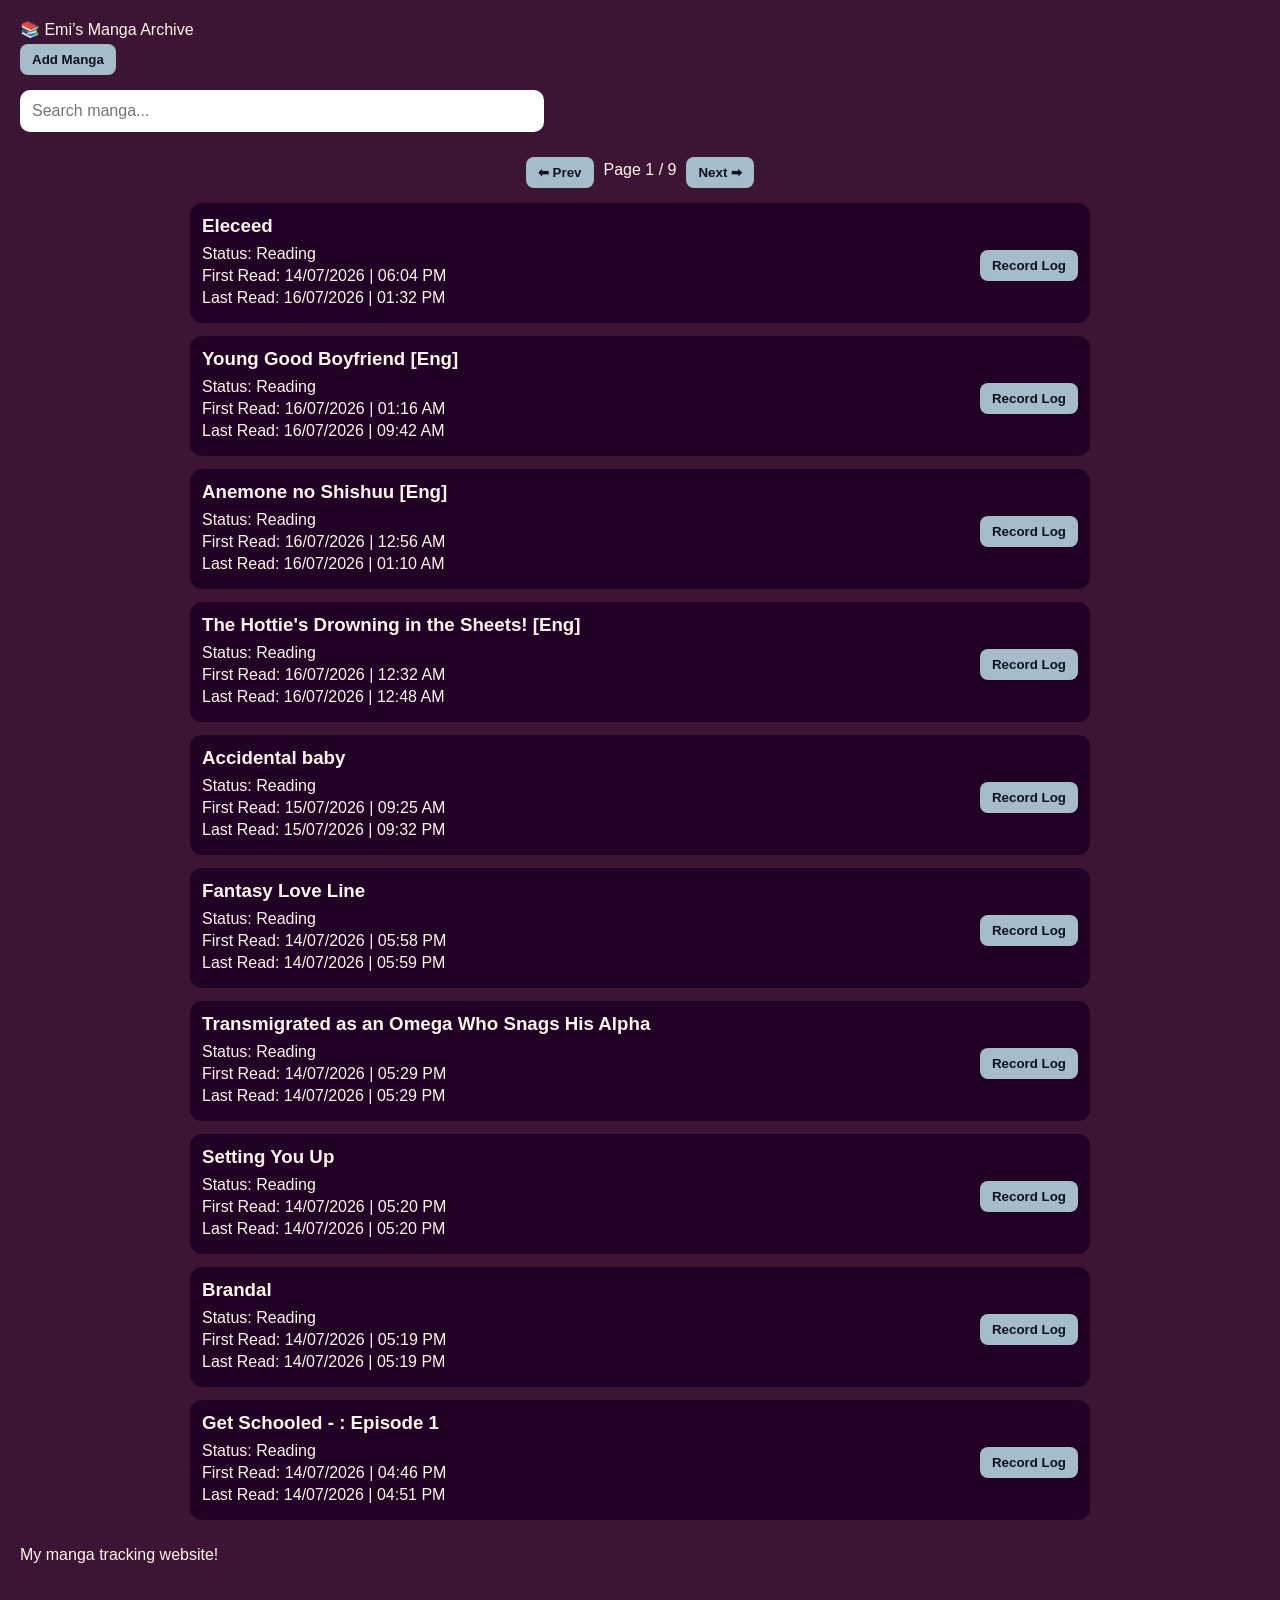
==== index.html @ 987b62c5 "search aligned left" ====
<!DOCTYPE html>
<html>
<head>
    <meta charset="UTF-8">

    

    <title>Emi's Manga Archive</title>
    <link rel="stylesheet" href="style.css">
</head>
<body>

<div class="header">
    <div class="logo">📚 Emi’s Manga Archive</div>
</div>
<button onclick="addManga()">Add Manga</button>

<div style="margin: 15px 0; text-align: left;">
    <input
        type="text"
        id="searchBox"
        placeholder="Search manga..."
        oninput="handleSearch(this.value)"
        style="padding: 12px; width: 75%; max-width: 500px; border-radius: 10px; border: none; font-size: 16px;"
    />
</div>

<div style="margin-top: 20px; display: flex; gap: 10px; justify-content: center; align-items: center;">
    <button onclick="prevPage()">⬅ Prev</button>
    <span id="pageInfo"></span>
    <button onclick="nextPage()">Next ➡</button>
</div>

<div id="list"></div>

<p>My manga tracking website!</p>

<script src="script.js?v=2"></script>
<div id="record-log-popup" class="history-box"></div>

<div id="reading-history-popup" class="history-box"></div>

<div id="delete-popup" class="history-box"></div>
</body>
</html>
---- style.css ----
/* =========================
   COLOR SYSTEM (YOUR PALETTE)
   CARD-FIRST DARK UI
========================= */
:root {
    --card: #210124;      /* Midnight Violet → DARKEST (main cards) */
    --bg: #3D1534;        /* background → slightly lighter than cards */
    --text: #FFF4EB;      /* Seashell → main text */
    --accent: #A6BCC9;    /* Powder Blue → highlights/buttons */
    --muted: #F6E0B6;     /* Wheat → secondary text */
}

/* =========================
   BASE LAYOUT
========================= */
body {
    font-family: Arial, sans-serif;
    background: var(--bg);
    color: var(--text);
    margin: 0;
    padding: 20px;
}

/* =========================
   TITLE
========================= */
h1 {
    text-align: center;
    margin-bottom: 20px;
    color: var(--accent);
}

/* =========================
   GRID
========================= */
#list {

    display: flex;

    flex-direction: column;

    gap: 3px;   /* was 8px */

    margin-top: 15px;

    width: 100%;

    max-width: 900px;

    margin-left: auto;

    margin-right: auto;

}


.card {

    background: var(--card);

    padding: 18px 16px;  /* was 12px 16px */

    border-radius: 12px;

    box-shadow: 0 3px 10px rgba(0,0,0,0.35);

    position: relative;

    display: flex;

    flex-direction: column;

    gap: 7px;   /* was 5px */

}


.card p {

    margin: 6px 0;  /* was 4px */

}

/* =========================
   TITLE HANDLING
========================= */
.card h3 a {
    display: block;
    color: var(--text);
    text-decoration: none;

    white-space: nowrap;
    overflow: hidden;
    text-overflow: ellipsis;
}

/* =========================
   HOVER EFFECT
========================= */
.card:hover {
    transform: translateY(-2px);
    box-shadow: 0 6px 18px rgba(0,0,0,0.6);
}

/* =========================
   FIRST READ
========================= */
.first-read {
    font-weight: bold;
    color: var(--accent);
}

/* =========================
   BUTTONS
========================= */
button {
    padding: 8px 12px;
    border: none;
    border-radius: 8px;
    cursor: pointer;
    margin-top: 5px;

    background: var(--accent);
    color: #0b1220;
    font-weight: bold;
}

/* =========================
   HISTORY BOX (FIXED POPUP)
========================= */
.history-box {
    display: none;
    position: fixed;

    top: 50%;
    left: 50%;
    transform: translate(-50%, -50%);

    width: 320px;
    max-height: 70vh;
    overflow-y: auto;

    background: var(--card);
    color: var(--text);

    padding: 20px;
    border-radius: 14px;

    box-shadow: 0 10px 30px rgba(0,0,0,0.6);

    z-index: 9999;
}

.archive-entry {

    background: var(--card);

    padding: 12px;

    border-radius: 12px;

    margin-bottom: 10px;

    display: flex;

    justify-content: space-between;

    align-items: center;

    gap: 15px;

}


.archive-info h3 {

    margin: 0 0 8px 0;

}


.archive-info p {

    margin: 4px 0;

}

.manga-title a,
.card h3 a,
.archive-info h3 a,
.history-box h3 a {

    color: var(--text);

    text-decoration: none;

    cursor: pointer;

}


.manga-title a:hover,
.card h3 a:hover,
.archive-info h3 a:hover,
.history-box h3 a:hover {

    color: var(--accent);

}
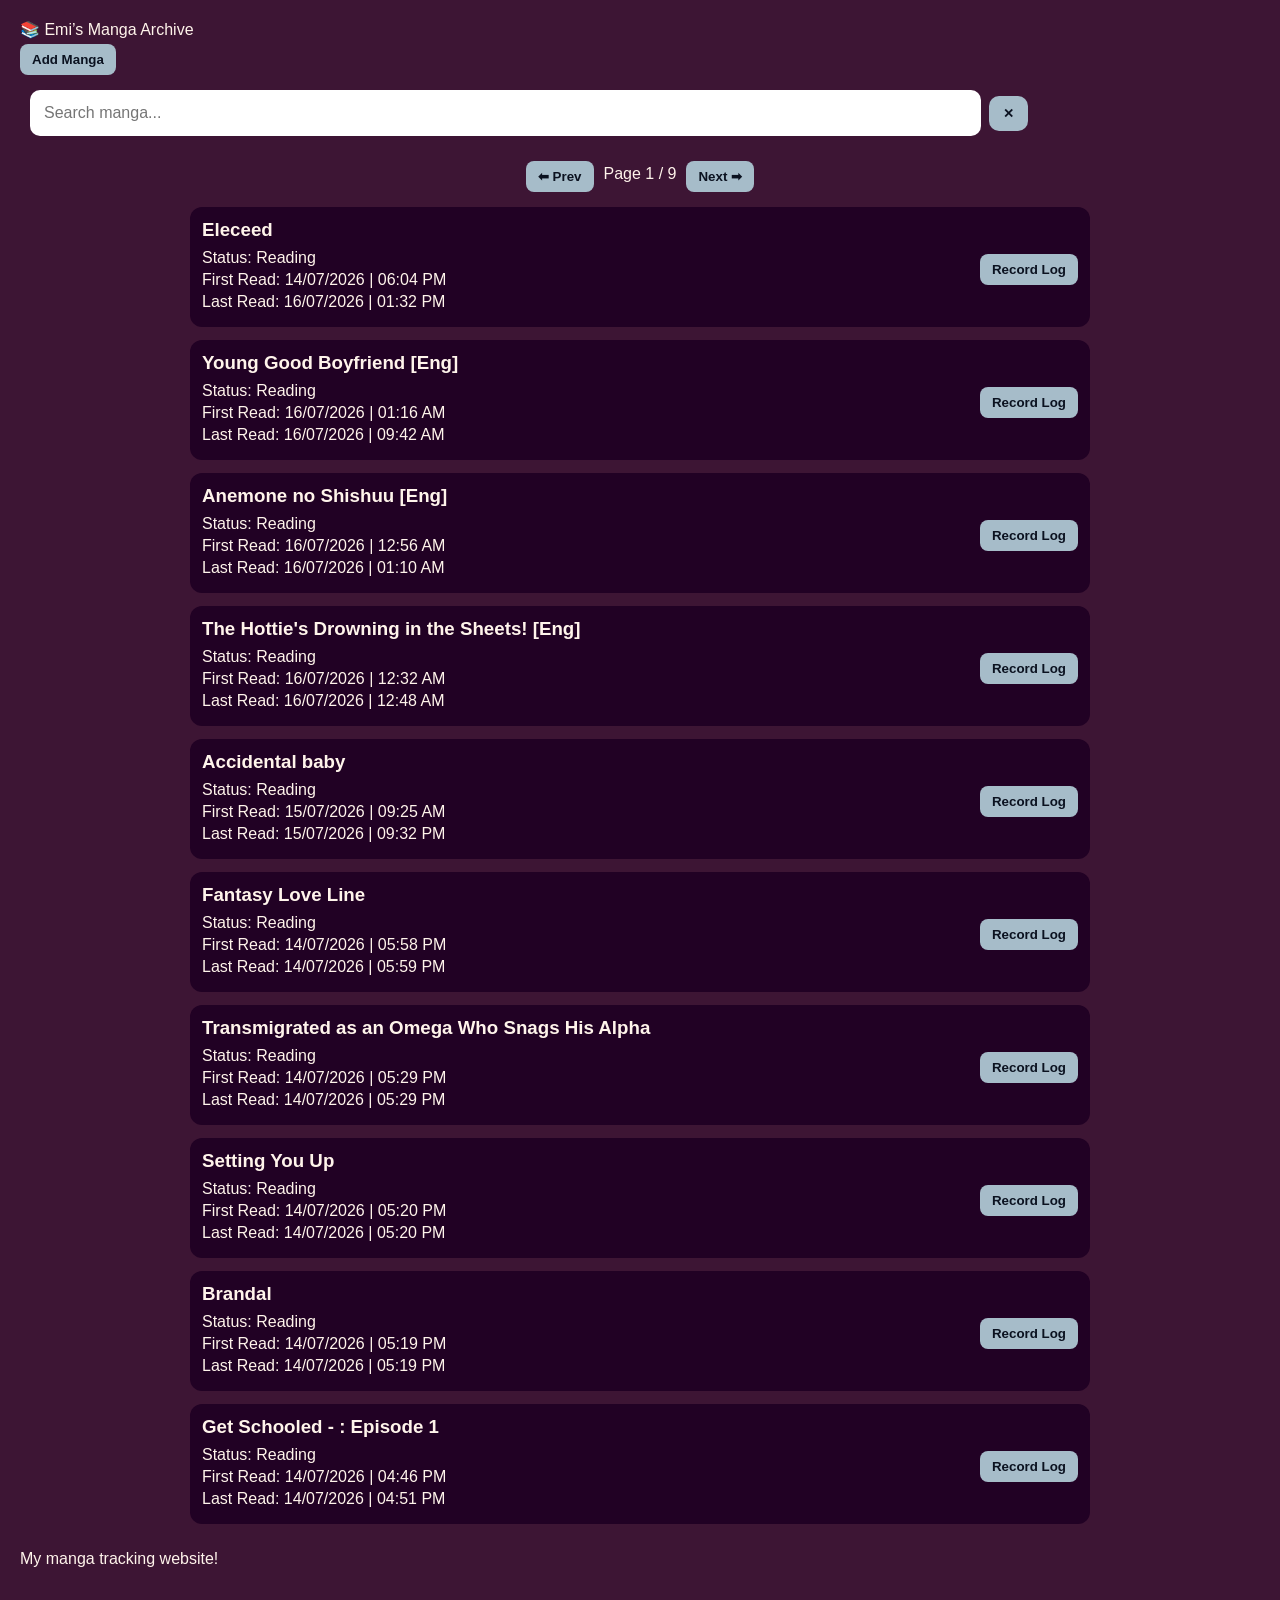
==== commit 0efee8b2: "delete search" ====
--- a/index.html
+++ b/index.html
@@ -15,14 +15,21 @@
 </div>
 <button onclick="addManga()">Add Manga</button>
 
-<div style="margin: 15px 0; text-align: left;">
+<div class="search-container">
+
     <input
         type="text"
         id="searchBox"
         placeholder="Search manga..."
         oninput="handleSearch(this.value)"
-        style="padding: 12px; width: 75%; max-width: 500px; border-radius: 10px; border: none; font-size: 16px;"
     />
+
+    <button 
+        id="clearSearch"
+        onclick="clearSearch()">
+        ✕
+    </button>
+
 </div>
 
 <div style="margin-top: 20px; display: flex; gap: 10px; justify-content: center; align-items: center;">
--- a/style.css
+++ b/style.css
@@ -125,6 +125,46 @@
     font-weight: bold;
 }
 
+.search-container {
+
+    display: flex;
+
+    align-items: center;
+
+    gap: 8px;
+
+    margin: 15px 0;
+
+    padding-left: 10px;
+
+}
+
+
+#searchBox {
+
+    padding: 14px;
+
+    width: 75%;
+
+    border-radius: 10px;
+
+    border: none;
+
+    font-size: 1rem;
+
+}
+
+
+#clearSearch {
+
+    padding: 10px 14px;
+
+    margin: 0;
+
+    border-radius: 10px;
+
+}
+
 /* =========================
    HISTORY BOX (FIXED POPUP)
 ========================= */
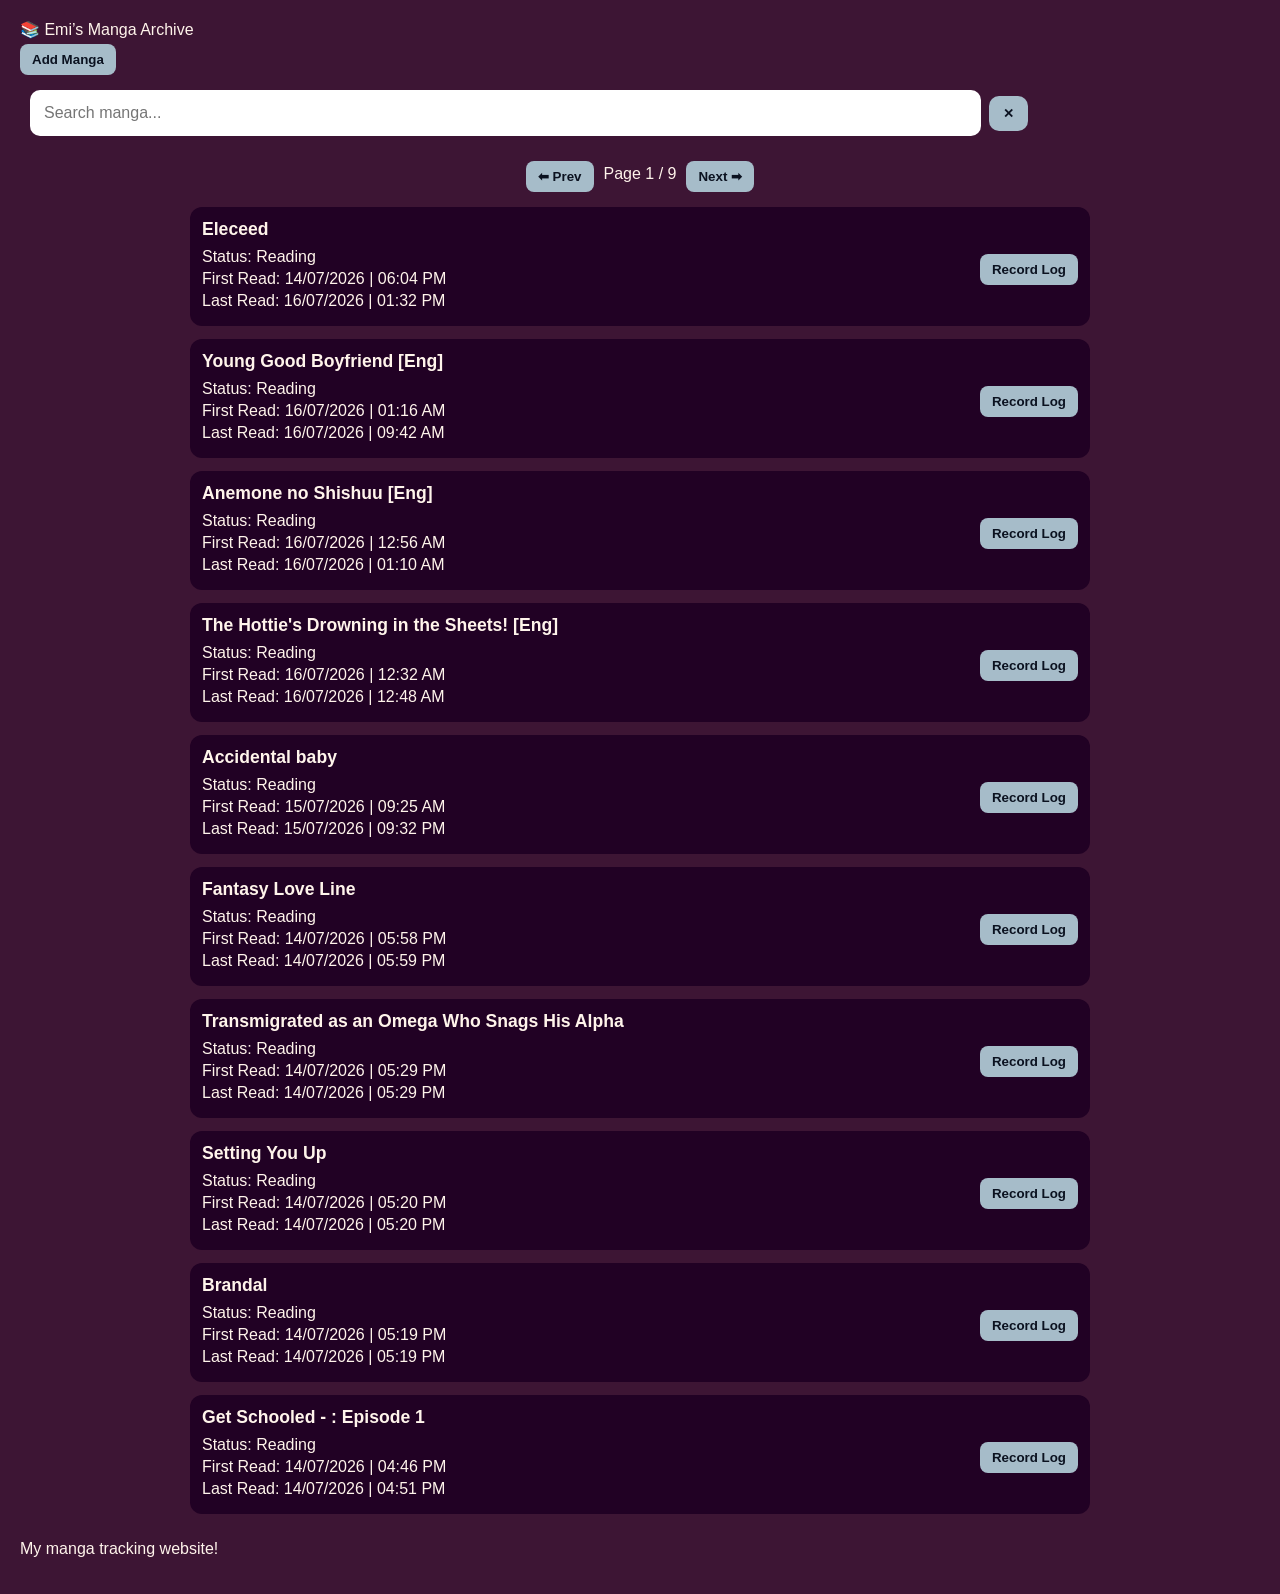
==== commit 95ccc7c4: "disable zoom fully" ====
--- a/index.html
+++ b/index.html
@@ -2,6 +2,7 @@
 <html>
 <head>
     <meta charset="UTF-8">
+    <meta name="viewport" content="width=device-width, initial-scale=1.0, maximum-scale=1.0, user-scalable=no">
 
     
 
--- a/style.css
+++ b/style.css
@@ -14,11 +14,23 @@
    BASE LAYOUT
 ========================= */
 body {
+
     font-family: Arial, sans-serif;
+
     background: var(--bg);
+
     color: var(--text);
+
     margin: 0;
+
     padding: 20px;
+
+    -moz-text-size-adjust: none;
+
+    -webkit-text-size-adjust: none;
+
+    text-size-adjust: none;
+
 }
 
 /* =========================
@@ -84,14 +96,25 @@
 /* =========================
    TITLE HANDLING
 ========================= */
-.card h3 a {
+.manga-title a,
+.card h3 a,
+.archive-info h3 a,
+.history-box h3 a {
+
     display: block;
+
     color: var(--text);
+
     text-decoration: none;
 
+    cursor: pointer;
+
     white-space: nowrap;
+
     overflow: hidden;
+
     text-overflow: ellipsis;
+
 }
 
 /* =========================
@@ -150,7 +173,7 @@
 
     border: none;
 
-    font-size: 1rem;
+    font-size: 16px;
 
 }
 
@@ -211,11 +234,23 @@
 
 }
 
+.archive-info {
+
+    flex: 1;
+
+    min-width: 0;
+
+}
+
 
 .archive-info h3 {
 
     margin: 0 0 8px 0;
 
+    font-size: 1.1rem;
+
+    font-weight: bold;
+
 }
 
 
@@ -224,20 +259,6 @@
     margin: 4px 0;
 
 }
-
-.manga-title a,
-.card h3 a,
-.archive-info h3 a,
-.history-box h3 a {
-
-    color: var(--text);
-
-    text-decoration: none;
-
-    cursor: pointer;
-
-}
-
 
 .manga-title a:hover,
 .card h3 a:hover,
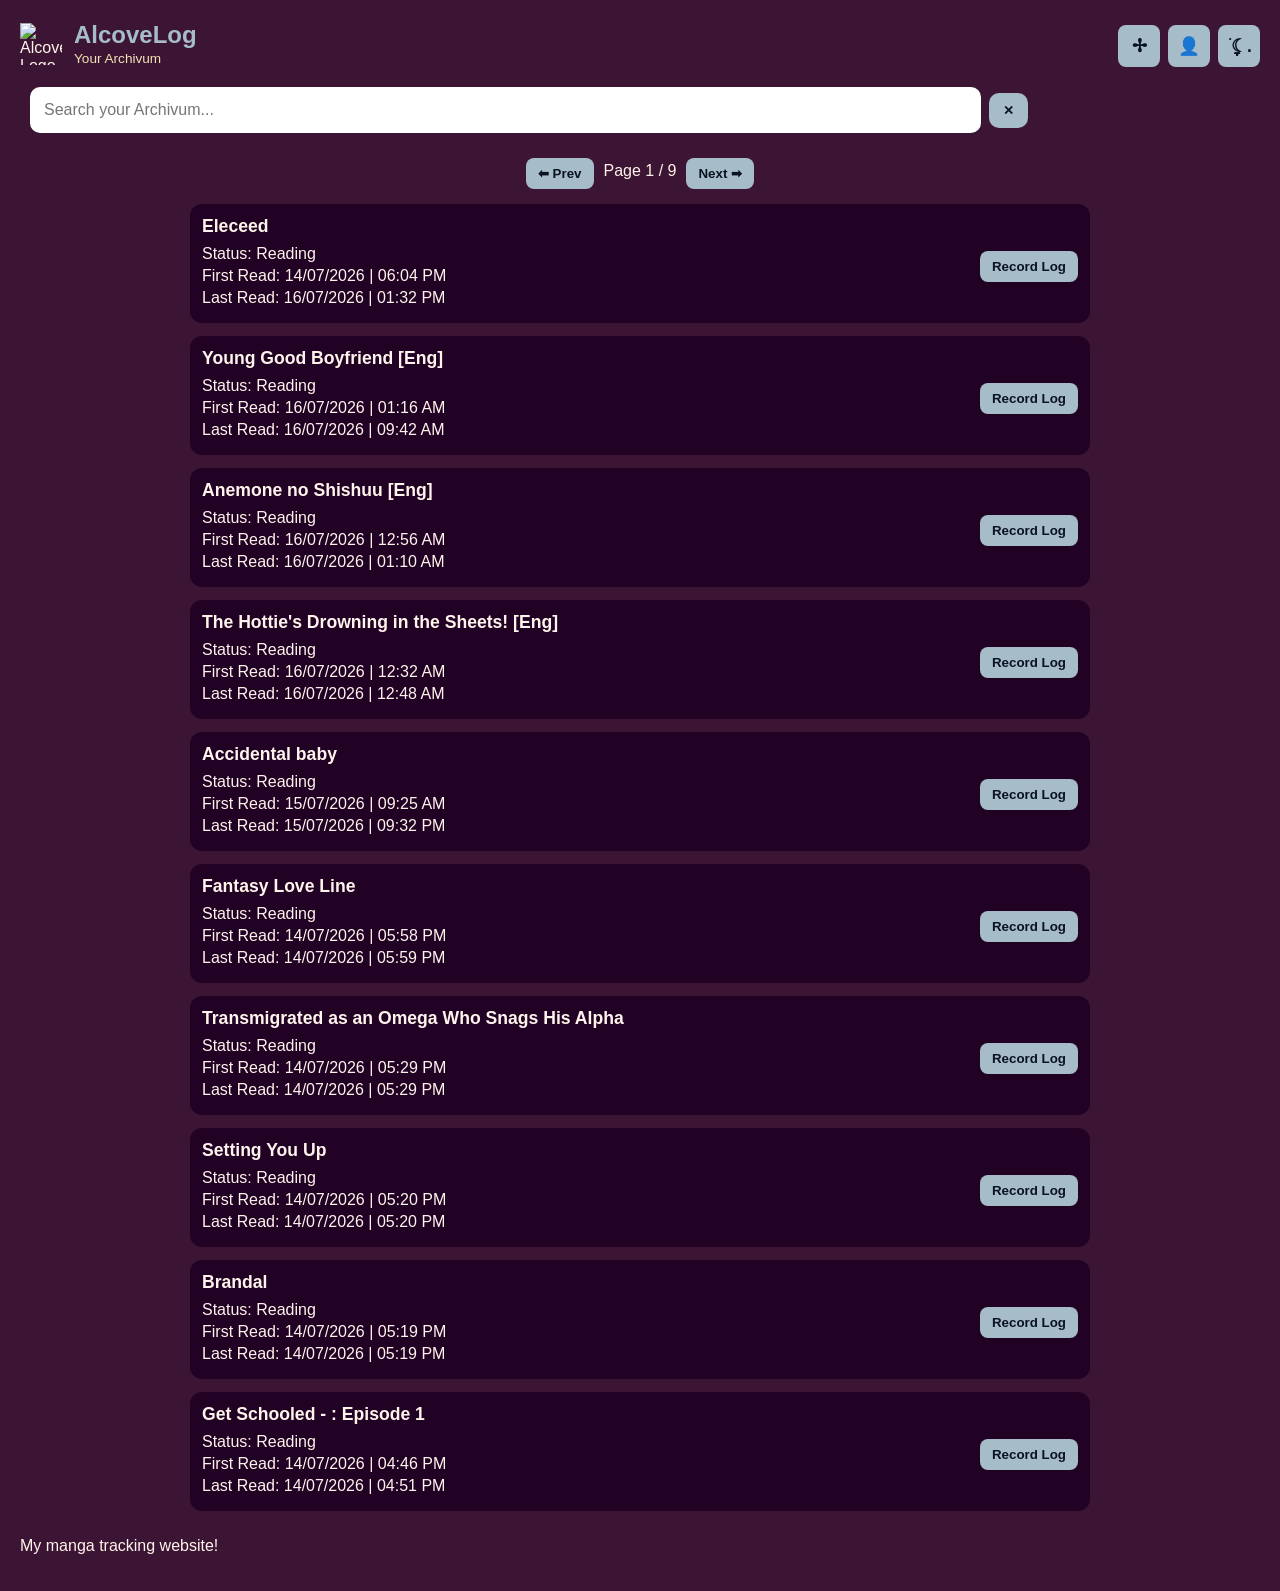
==== commit 68f2f663: "Redesign AlcoveLog header" ====
--- a/index.html
+++ b/index.html
@@ -2,26 +2,53 @@
 <html>
 <head>
     <meta charset="UTF-8">
-    <meta name="viewport" content="width=device-width, initial-scale=1.0, maximum-scale=1.0, user-scalable=no">
 
     
 
-    <title>Emi's Manga Archive</title>
     <link rel="stylesheet" href="style.css">
 </head>
 <body>
 
-<div class="header">
-    <div class="logo">📚 Emi’s Manga Archive</div>
-</div>
-<button onclick="addManga()">Add Manga</button>
+<header class="header">
+
+    <div class="brand">
+
+        <img src="logo.png" id="siteLogo" alt="AlcoveLog Logo">
+
+        <div class="brand-text">
+
+            <h1>AlcoveLog</h1>
+
+            <span>Your Archivum</span>
+
+        </div>
+
+    </div>
+
+    <nav class="header-actions">
+
+        <button id="addBtn" onclick="addManga()" title="Add">
+            ✢
+        </button>
+
+        <button id="profileBtn" title="Profile">
+            👤
+        </button>
+
+        <button id="themeBtn" title="Theme">
+           ࣪ ִֶָ☾.
+        </button>
+
+    </nav>
+
+</header>
 
 <div class="search-container">
 
     <input
         type="text"
         id="searchBox"
-        placeholder="Search manga..."
+        placeholder="Search your Archivum..."
         oninput="handleSearch(this.value)"
     />
 
@@ -50,4 +77,4 @@
 
 <div id="delete-popup" class="history-box"></div>
 </body>
-</html>+</html>
--- a/style.css
+++ b/style.css
@@ -267,4 +267,97 @@
 
     color: var(--accent);
 
+}
+
+.header {
+
+    display: flex;
+
+    justify-content: space-between;
+
+    align-items: center;
+
+    margin-bottom: 20px;
+
+}
+
+
+.header {
+
+    display: flex;
+
+    justify-content: space-between;
+
+    align-items: center;
+
+    margin-bottom: 20px;
+
+}
+
+.brand {
+
+    display: flex;
+
+    align-items: center;
+
+    gap: 12px;
+
+}
+
+#siteLogo {
+
+    width: 42px;
+
+    height: 42px;
+
+    object-fit: contain;
+
+}
+
+.brand-text h1 {
+
+    margin: 0;
+
+    font-size: 1.5rem;
+
+    color: var(--accent);
+
+}
+
+.brand-text span {
+
+    display: block;
+
+    font-size: 0.85rem;
+
+    color: var(--muted);
+
+    margin-top: 2px;
+
+}
+
+.header-actions {
+
+    display: flex;
+
+    gap: 8px;
+
+}
+
+.header-actions button {
+
+    width: 42px;
+
+    height: 42px;
+
+    padding: 0;
+
+    display: flex;
+
+    justify-content: center;
+
+    align-items: center;
+
+    font-size: 1.1rem;
+
 }
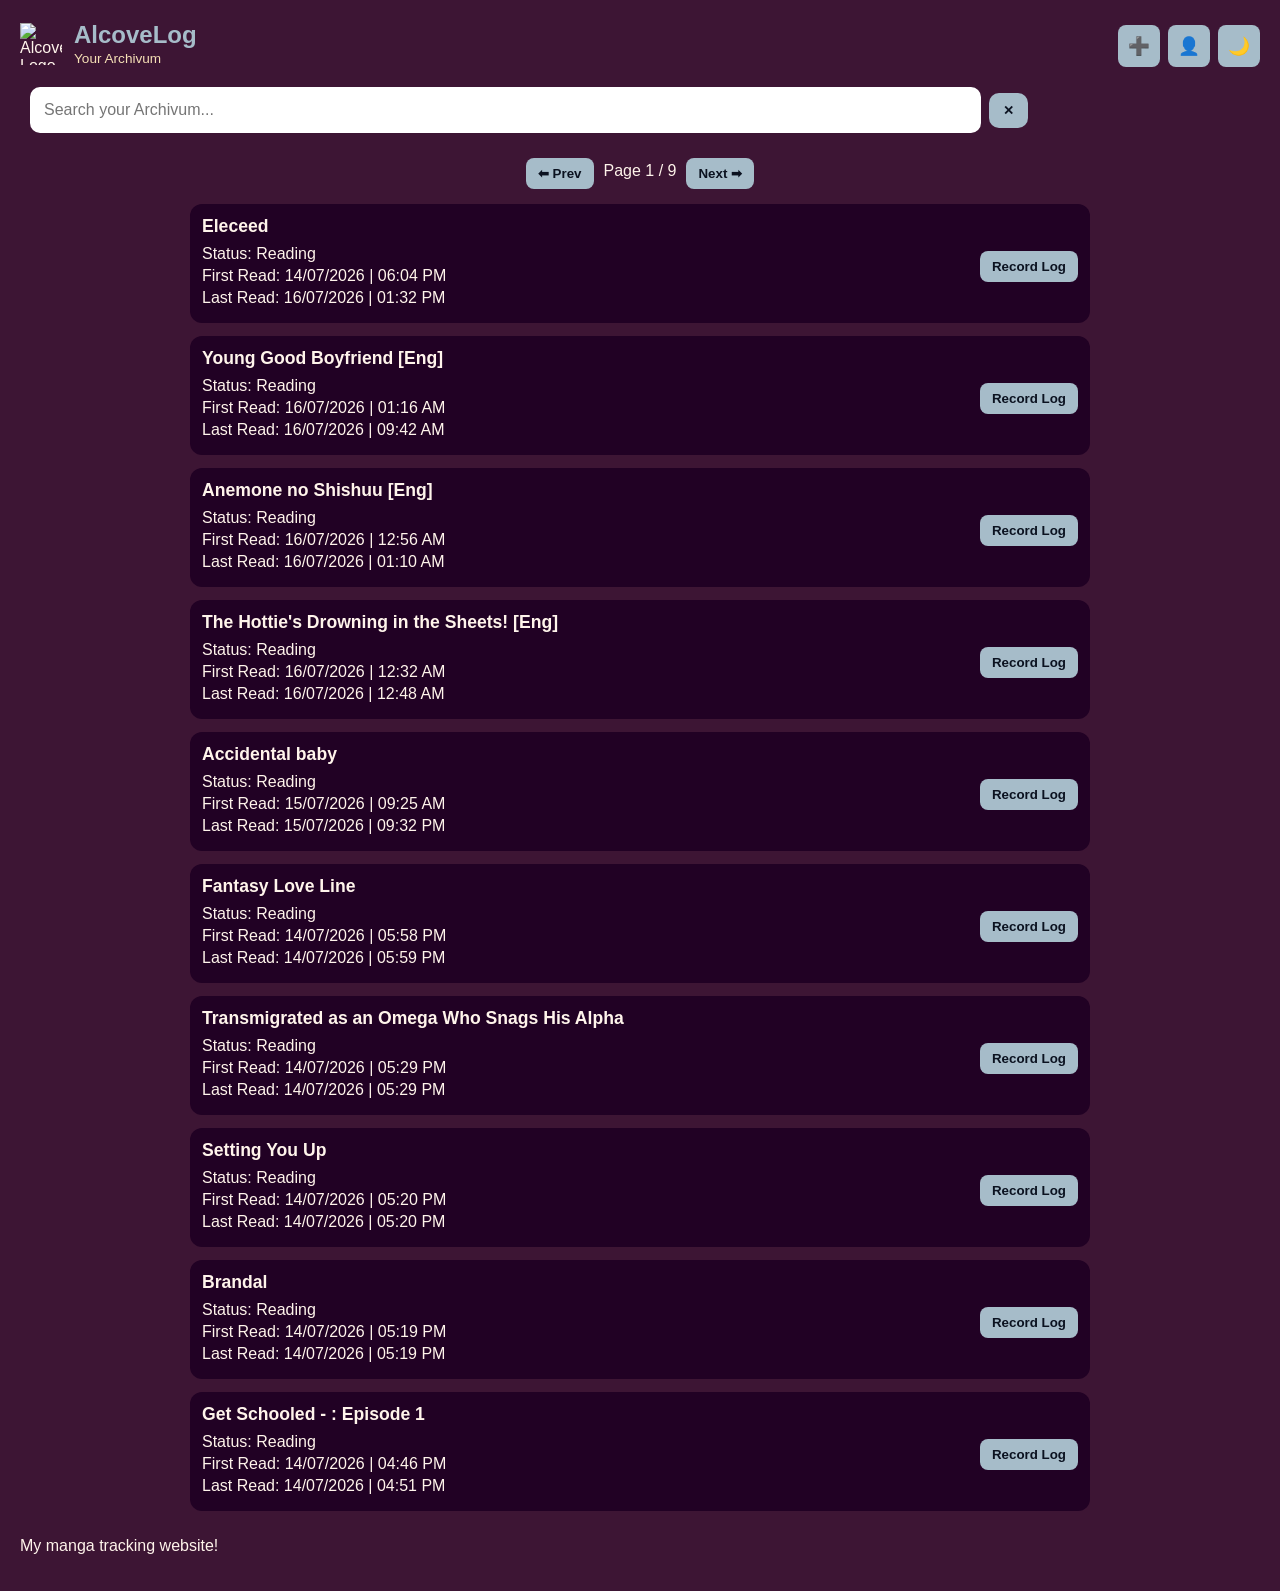
==== commit d9577d99: "header button" ====
--- a/index.html
+++ b/index.html
@@ -28,7 +28,7 @@
     <nav class="header-actions">
 
         <button id="addBtn" onclick="addManga()" title="Add">
-            ✢
+            ➕
         </button>
 
         <button id="profileBtn" title="Profile">
@@ -36,7 +36,7 @@
         </button>
 
         <button id="themeBtn" title="Theme">
-           ࣪ ִֶָ☾.
+            🌙
         </button>
 
     </nav>
--- a/style.css
+++ b/style.css
@@ -279,18 +279,7 @@
 
     margin-bottom: 20px;
 
-}
-
-
-.header {
-
-    display: flex;
-
-    justify-content: space-between;
-
-    align-items: center;
-
-    margin-bottom: 20px;
+    gap: 16px;
 
 }
 
@@ -302,6 +291,16 @@
 
     gap: 12px;
 
+    flex: 1;
+
+    min-width: 0;
+
+}
+
+.brand-text {
+
+    min-width: 0;
+
 }
 
 #siteLogo {
@@ -322,6 +321,8 @@
 
     color: var(--accent);
 
+    white-space: nowrap;
+
 }
 
 .brand-text span {
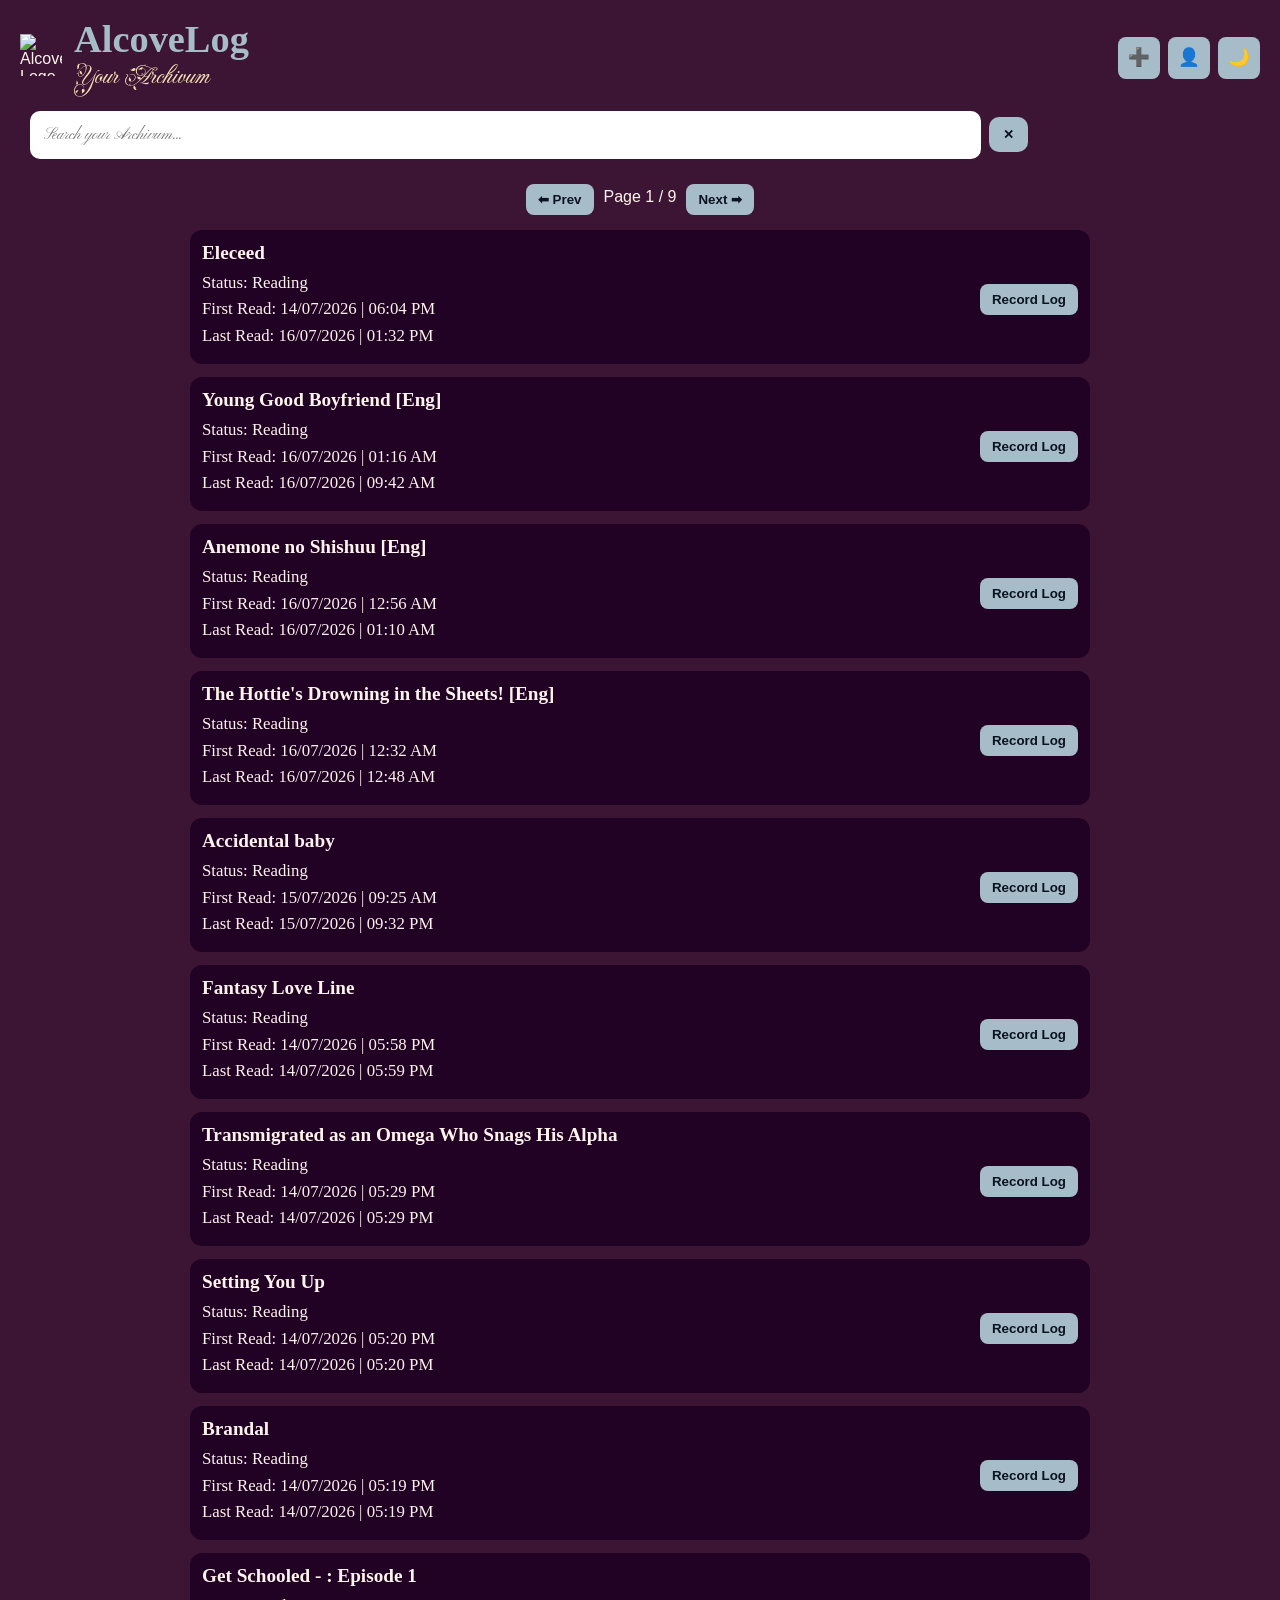
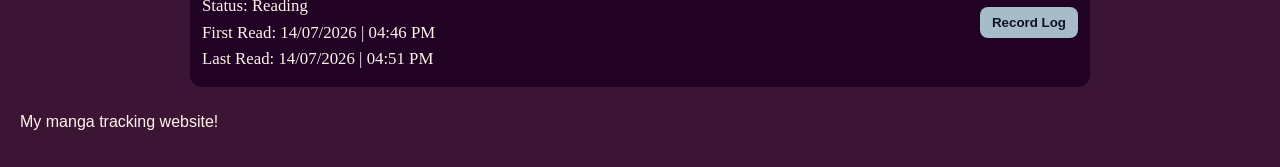
==== commit f7cc9862: "Refine header layout and typography" ====
--- a/index.html
+++ b/index.html
@@ -6,6 +6,7 @@
     
 
     <link rel="stylesheet" href="style.css">
+    <link href="https://fonts.googleapis.com/css2?family=IM+Fell+English&family=IM+Fell+English+SC&family=Fleur+De+Leah&family=Pinyon+Script&display=swap" rel="stylesheet">
 </head>
 <body>
 
--- a/style.css
+++ b/style.css
@@ -247,7 +247,7 @@
 
     margin: 0 0 8px 0;
 
-    font-size: 1.1rem;
+    font-size: 1.2rem;
 
     font-weight: bold;
 
@@ -255,6 +255,10 @@
 
 
 .archive-info p {
+    
+    font-size: 1.05rem;
+
+    line-height: 1.35;
 
     margin: 4px 0;
 
@@ -317,7 +321,9 @@
 
     margin: 0;
 
-    font-size: 1.5rem;
+    font-size: 2.4rem;
+
+    line-height: 1;
 
     color: var(--accent);
 
@@ -329,11 +335,13 @@
 
     display: block;
 
-    font-size: 0.85rem;
+    font-size: 1.65rem;
+
+    line-height: 1;
 
     color: var(--muted);
 
-    margin-top: 2px;
+    margin-top: 6px;
 
 }
 
@@ -361,4 +369,34 @@
 
     font-size: 1.1rem;
 
-}+}
+
+/* =========================
+   TYPOGRAPHY TEST SYSTEM
+========================= */
+
+.brand-text h1{
+    font-family:"IM Fell English SC", serif;
+}
+
+.brand-text span {
+    font-family: "Fleur De Leah", cursive;
+}
+
+.archive-info h3 {
+    font-family: "Libre Baskerville", serif;
+}
+
+.archive-info p {
+    font-family: "Roboto Slab", serif;
+}
+
+
+.history-box {
+    font-family: "Special Elite", monospace;
+}
+
+
+.search-container input {
+    font-family: "Pinyon Script", cursive;
+}
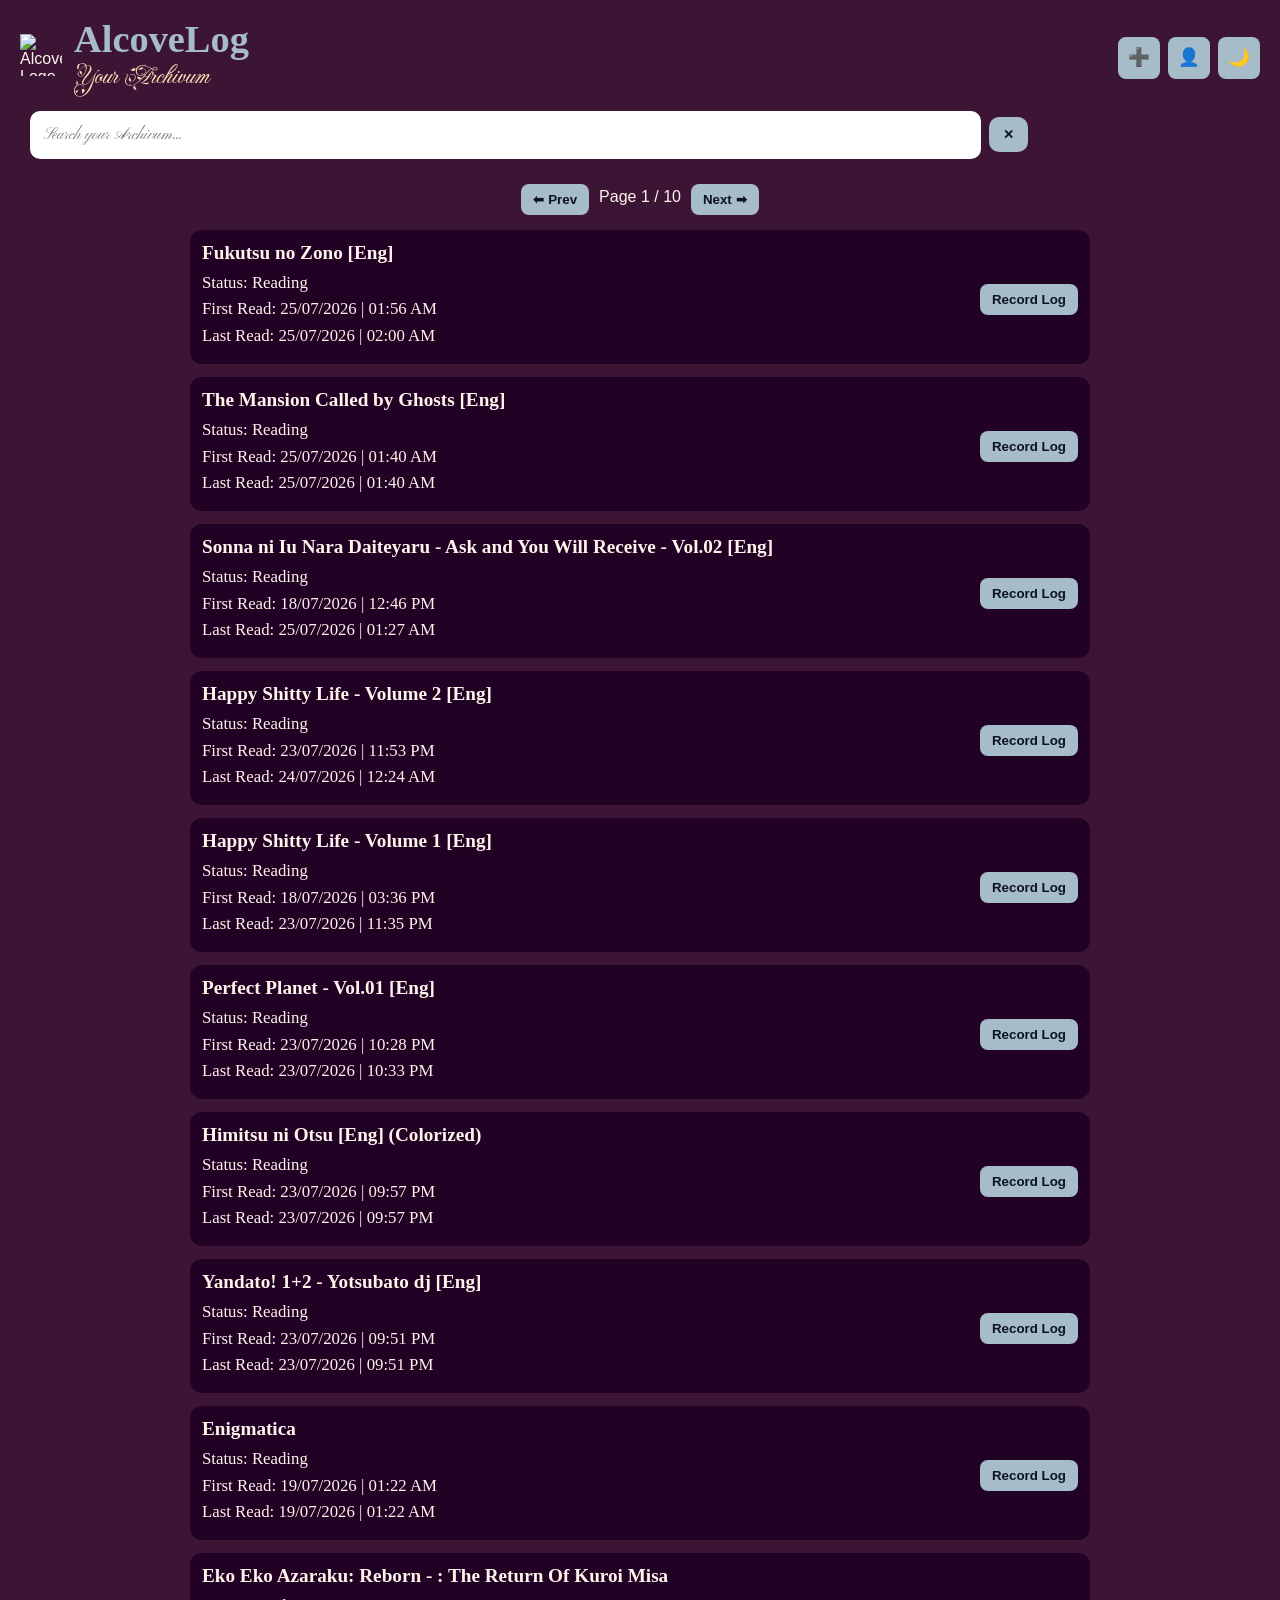
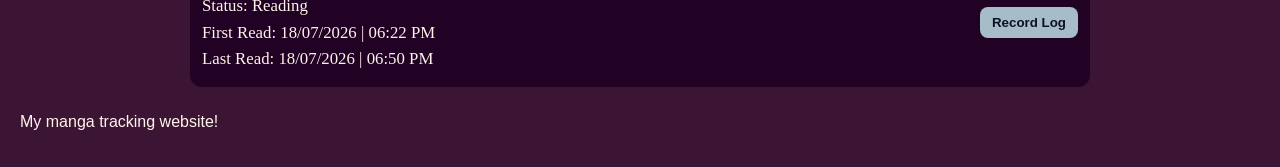
==== commit 43374892: "Fix record pop up" ====
--- a/index.html
+++ b/index.html
@@ -71,11 +71,11 @@
 
 <p>My manga tracking website!</p>
 
-<script src="script.js?v=2"></script>
 <div id="record-log-popup" class="history-box"></div>
 
 <div id="reading-history-popup" class="history-box"></div>
 
 <div id="delete-popup" class="history-box"></div>
-</body>
+
+<script src="script.js?v=3"></script>
 </html>
--- a/style.css
+++ b/style.css
@@ -400,3 +400,191 @@
 .search-container input {
     font-family: "Pinyon Script", cursive;
 }
+
+/* =========================
+   RECORD LOG POPUP
+========================= */
+
+.record-header{
+    text-align:center;
+    margin-bottom:18px;
+}
+
+.record-header h2{
+    margin:0;
+    font-family:"IM Fell English SC", serif;
+    font-size:2rem;
+    color:var(--accent);
+}
+
+.record-header a{
+    display:block;
+    margin-top:10px;
+    text-decoration:none;
+    color:var(--text);
+    font-family:"Libre Baskerville", serif;
+    font-size:1.25rem;
+}
+
+.record-header a:hover{
+    color:var(--muted);
+}
+
+.record-section{
+    margin:18px 0;
+}
+
+.record-section h3{
+    margin:0 0 12px 0;
+    font-family:"Roboto Slab", serif;
+    font-size:0.9rem;
+    letter-spacing:2px;
+    text-transform:uppercase;
+    color:var(--muted);
+}
+
+.record-row{
+    display:flex;
+    justify-content:space-between;
+    align-items:center;
+
+    padding:8px 0;
+
+    border-bottom:1px solid rgba(255,255,255,.08);
+
+    font-family:"Roboto Slab", serif;
+}
+
+.record-row:last-child{
+    border-bottom:none;
+}
+
+.record-row span:first-child{
+    color:var(--muted);
+    font-weight:600;
+}
+
+.record-row span:last-child{
+    color:var(--text);
+}
+
+.record-actions{
+    margin-top:18px;
+    text-align:center;
+}
+
+.record-actions button{
+    width:100%;
+}
+
+.popup-actions{
+    display:flex;
+    gap:10px;
+    margin-top:16px;
+}
+
+.popup-actions button{
+    flex:1;
+}
+
+.delete-btn{
+    background:#8A2D2D;
+    color:white;
+}
+
+.delete-btn:hover{
+    background:#A63B3B;
+}
+
+.history-box hr{
+    border:none;
+    border-top:1px solid rgba(255,255,255,.12);
+    margin:18px 0;
+}
+
+/* =========================
+   RECORD LOG ANIMATION
+========================= */
+
+#record-log-popup,
+#reading-history-popup {
+
+    animation: popupOpen 0.25s ease;
+
+}
+
+
+@keyframes popupOpen {
+
+    from {
+        opacity:0;
+        scale:0.95;
+    }
+
+    to {
+        opacity:1;
+        scale:1;
+    }
+
+}
+
+
+/* =========================
+   RECORD TITLE
+========================= */
+
+.record-header a {
+
+    max-height:70px;
+
+    overflow:hidden;
+
+    text-overflow:ellipsis;
+
+}
+
+
+/* =========================
+   CHAPTER HIGHLIGHT
+========================= */
+
+.record-row span:last-child {
+
+    text-align:right;
+
+}
+
+
+.record-row.chapter-row span:last-child {
+
+    background:var(--accent);
+
+    color:#210124;
+
+    padding:4px 10px;
+
+    border-radius:20px;
+
+    font-weight:bold;
+
+}
+
+
+/* =========================
+   BUTTON HOVER
+========================= */
+
+button {
+
+    transition:0.2s ease;
+
+}
+
+
+button:hover {
+
+    transform:translateY(-2px);
+
+    filter:brightness(1.1);
+
+}
